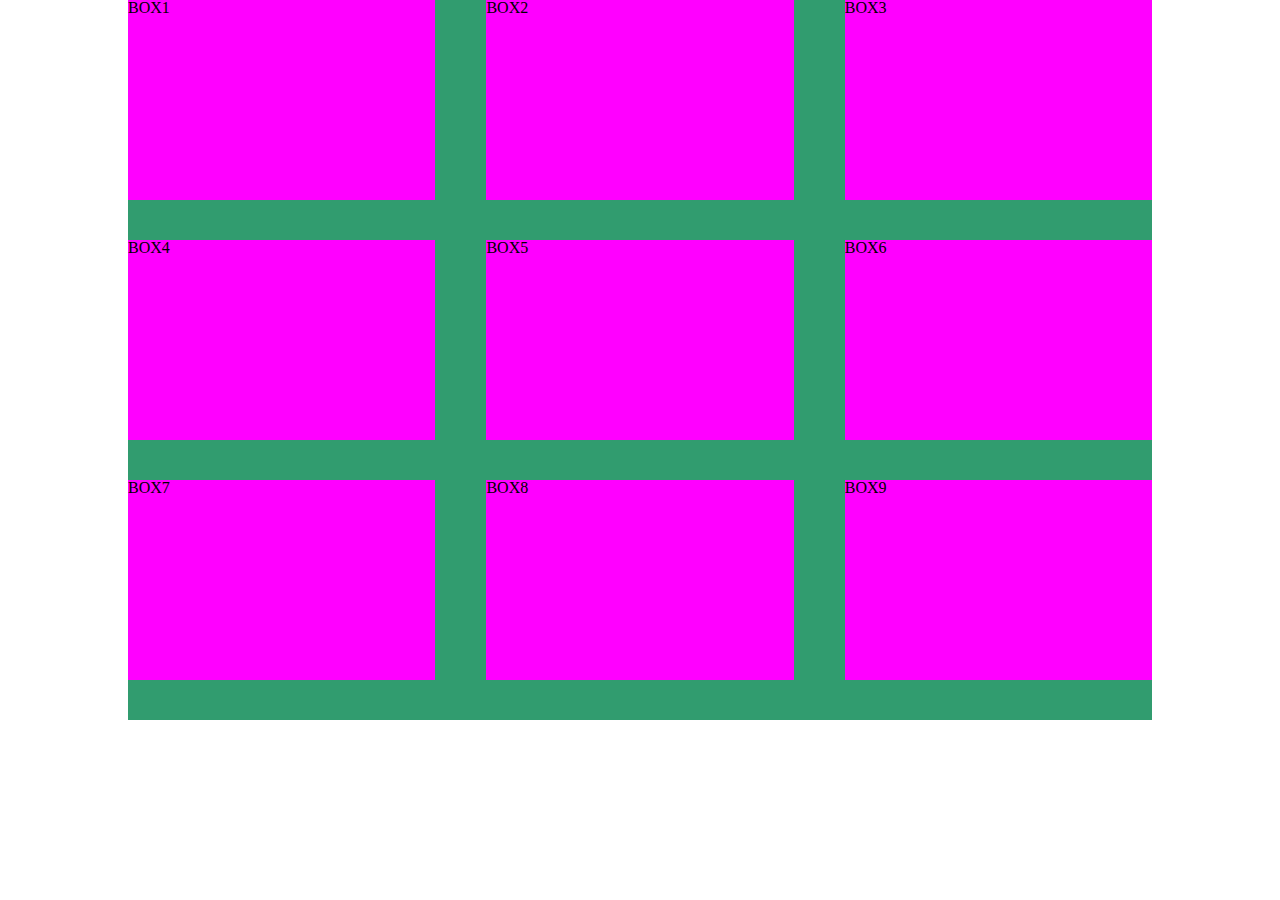
==== index.html @ 37716e2c "Media query completed" ====
<!DOCTYPE html>
<html lang="en">

<head>
    <meta charset="UTF-8">
    <meta http-equiv="X-UA-Compatible" content="IE=edge">
    <meta name="viewport" content="width=device-width, initial-scale=1.0">
    <title>Blazon branding and logo design in Fara Novarese, Italia</title>
    <link rel="stylesheet" href="css-reset.css">
    <link rel="stylesheet" href="style.css">
</head>

<body>

    <div class="container">

        <div class="col">
            <h1>BOX1</h1>
        </div>
        <div class="col">
            <h1>BOX2</h1>
        </div>        
        <div class="col">
            <h1>BOX3</h1>
        </div>
        <div class="col">
            <h1>BOX4</h1>
        </div>
        <div class="col hide-mobile">
            <h1>BOX5</h1>
        </div>
        <div class="col hide-mobile">
            <h1>BOX6</h1>
        </div>
        <div class="col hide-mobile">
            <h1>BOX7</h1>
        </div>
        <div class="col hide-mobile">
            <h1>BOX8</h1>
        </div>
        <div class="col hide-mobile">
            <h1>BOX9</h1>
        </div>
        <div class="col hide-desktop-only">
            <h1>BOX10</h1>
        </div>





    </div>



</body>

</html>
---- style.css ----
/* Global View and Desktop View */
.container{
    background-color: rgb(49, 156, 111);
    min-height: 500px;
    max-width: 1024px;
    margin: 0 auto;
    display: flex;
    flex-wrap: wrap;
    justify-content: space-between;
}

.col{
    background-color: magenta;
    min-height: 200px;
    width: 30%;
    margin-bottom: 40px;
}

.hide-desktop-only{
    display: none;
}


/* Tablet View */
@media (max-width: 768px){
   
    .col{
        width: 45%;
    }

    .hide-desktop-only{
        display: block;
    }

}

/* Mobile View */
@media (max-width: 400px){
    .col{
        width: 100%;
    }

    .hide-mobile{
        display: none;
    }
}
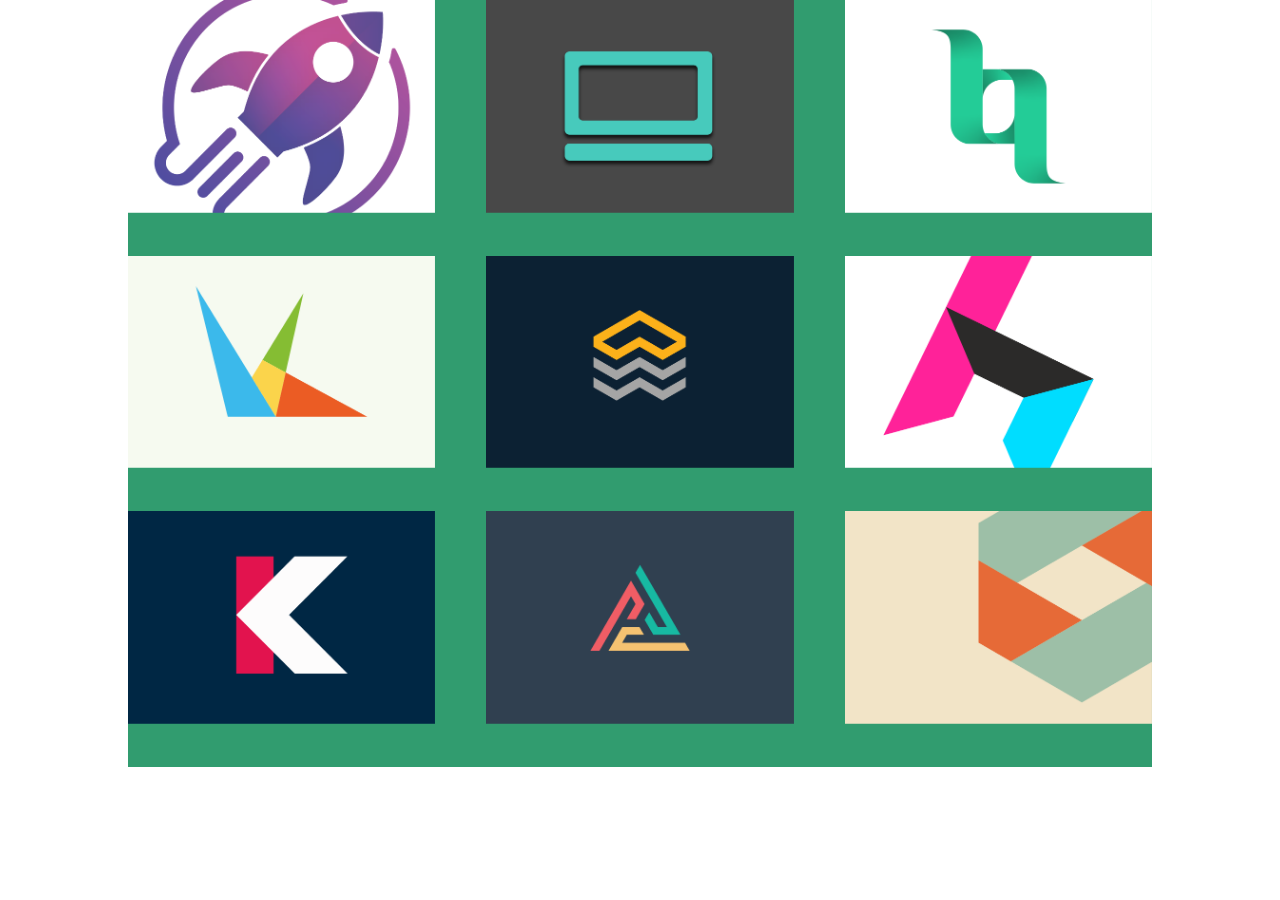
==== commit ea7b3ce8: "Added image to box" ====
--- a/index.html
+++ b/index.html
@@ -13,46 +13,41 @@
 <body>
 
     <div class="container">
-
+    
         <div class="col">
-            <h1>BOX1</h1>
+            <img src="images/image1@2x.png" alt="">
         </div>
         <div class="col">
-            <h1>BOX2</h1>
-        </div>        
-        <div class="col">
-            <h1>BOX3</h1>
+            <img src="images/image2@2x.png" alt="">
         </div>
         <div class="col">
-            <h1>BOX4</h1>
+            <img src="images/image3@2x.png" alt="">
+        </div>
+        <div class="col">
+            <img src="images/image4@2x.png" alt="">
         </div>
         <div class="col hide-mobile">
-            <h1>BOX5</h1>
+            <img src="images/image5@2x.png" alt="">
         </div>
         <div class="col hide-mobile">
-            <h1>BOX6</h1>
+            <img src="images/image6@2x.png" alt="">
         </div>
         <div class="col hide-mobile">
-            <h1>BOX7</h1>
+            <img src="images/image7@2x.png" alt="">
         </div>
         <div class="col hide-mobile">
-            <h1>BOX8</h1>
+            <img src="images/image8@2x.png" alt="">
         </div>
         <div class="col hide-mobile">
-            <h1>BOX9</h1>
+            <img src="images/image9@2x.png" alt="">
         </div>
         <div class="col hide-desktop-only">
-            <h1>BOX10</h1>
+            <img src="images/image10@2x.png" alt="">
         </div>
+    
 
-
-
-
+    
+    
 
     </div>
-
-
-
-</body>
-
 </html>--- a/style.css
+++ b/style.css
@@ -10,14 +10,19 @@
 }
 
 .col{
-    background-color: magenta;
-    min-height: 200px;
+    /* background-color: magenta; 
+    min-height: 200px; */
     width: 30%;
     margin-bottom: 40px;
 }
 
 .hide-desktop-only{
     display: none;
+}
+
+.col img{
+    width: 100%;
+    height: auto;
 }
 
 
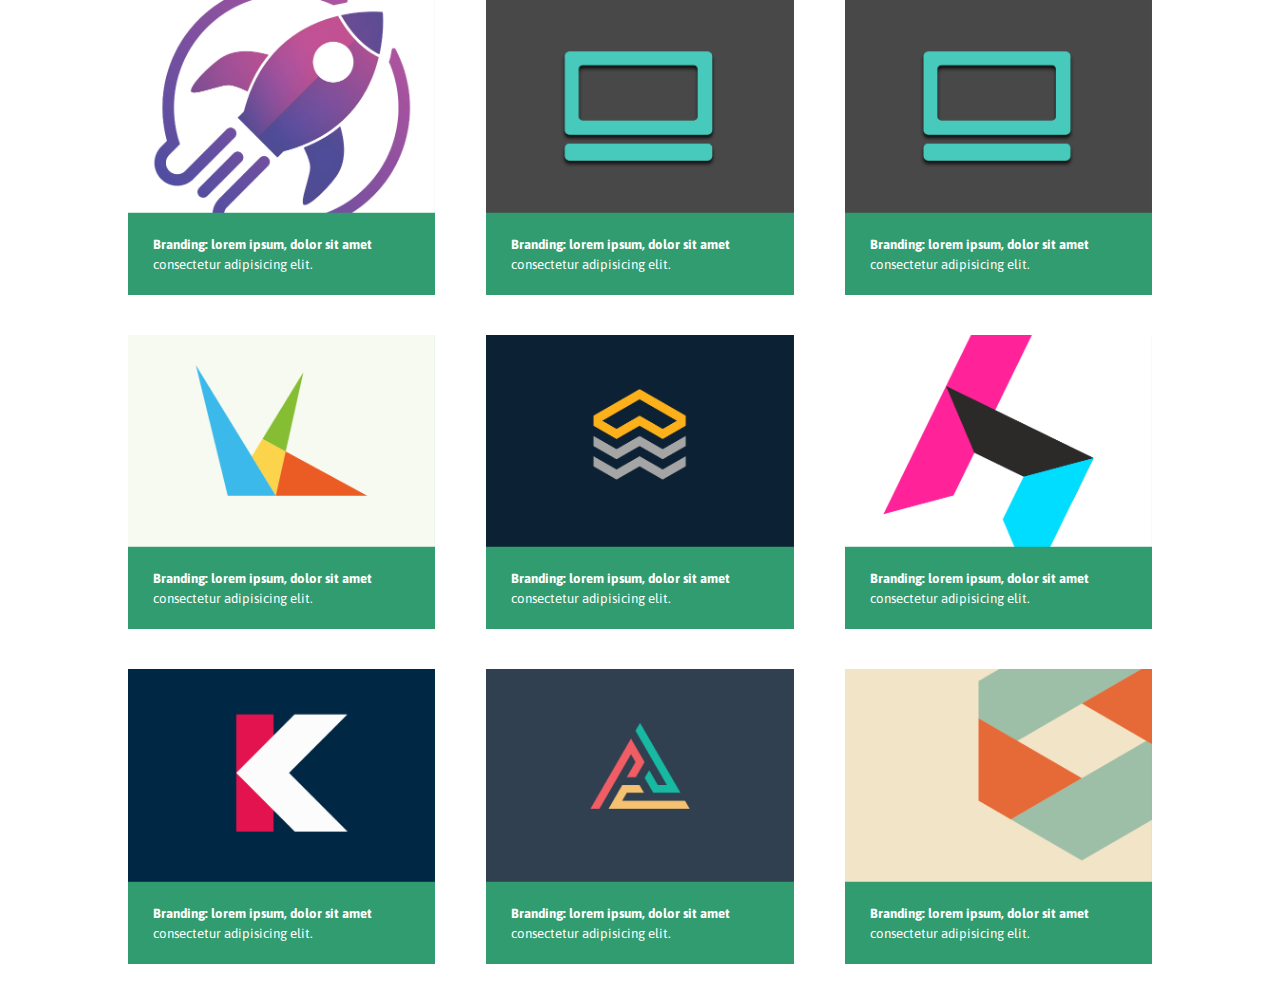
==== commit 85a7a8e5: "Added text to every box" ====
--- a/index.html
+++ b/index.html
@@ -8,6 +8,9 @@
     <title>Blazon branding and logo design in Fara Novarese, Italia</title>
     <link rel="stylesheet" href="css-reset.css">
     <link rel="stylesheet" href="style.css">
+    <link rel="preconnect" href="https://fonts.googleapis.com">
+    <link rel="preconnect" href="https://fonts.gstatic.com" crossorigin>
+    <link href="https://fonts.googleapis.com/css2?family=Asap:wght@400;700&display=swap" rel="stylesheet">
 </head>
 
 <body>
@@ -15,34 +18,34 @@
     <div class="container">
     
         <div class="col">
-            <img src="images/image1@2x.png" alt="">
+            <img src="images/image1@2x.png" alt=""><p>Branding: lorem ipsum, dolor sit amet consectetur adipisicing elit.</p>
         </div>
         <div class="col">
-            <img src="images/image2@2x.png" alt="">
+            <img src="images/image2@2x.png" alt=""><p>Branding: lorem ipsum, dolor sit amet consectetur adipisicing elit.</p>
         </div>
         <div class="col">
-            <img src="images/image3@2x.png" alt="">
+            <img src="images/image2@2x.png" alt=""><p>Branding: lorem ipsum, dolor sit amet consectetur adipisicing elit.</p>
         </div>
         <div class="col">
-            <img src="images/image4@2x.png" alt="">
+            <img src="images/image4@2x.png" alt=""><p>Branding: lorem ipsum, dolor sit amet consectetur adipisicing elit.</p>
         </div>
         <div class="col hide-mobile">
-            <img src="images/image5@2x.png" alt="">
+            <img src="images/image5@2x.png" alt=""><p>Branding: lorem ipsum, dolor sit amet consectetur adipisicing elit.</p>
         </div>
         <div class="col hide-mobile">
-            <img src="images/image6@2x.png" alt="">
+            <img src="images/image6@2x.png" alt=""><p>Branding: lorem ipsum, dolor sit amet consectetur adipisicing elit.</p>
         </div>
         <div class="col hide-mobile">
-            <img src="images/image7@2x.png" alt="">
+            <img src="images/image7@2x.png" alt=""><p>Branding: lorem ipsum, dolor sit amet consectetur adipisicing elit.</p>
         </div>
         <div class="col hide-mobile">
-            <img src="images/image8@2x.png" alt="">
+            <img src="images/image8@2x.png" alt=""><p>Branding: lorem ipsum, dolor sit amet consectetur adipisicing elit.</p>
         </div>
         <div class="col hide-mobile">
-            <img src="images/image9@2x.png" alt="">
+            <img src="images/image9@2x.png" alt=""><p>Branding: lorem ipsum, dolor sit amet consectetur adipisicing elit.</p>
         </div>
         <div class="col hide-desktop-only">
-            <img src="images/image10@2x.png" alt="">
+            <img src="images/image10@2x.png" alt=""><p>Branding: lorem ipsum, dolor sit amet consectetur adipisicing elit.</p>
         </div>
     
 
--- a/style.css
+++ b/style.css
@@ -1,6 +1,9 @@
 /* Global View and Desktop View */
+body{
+    font-family: 'Asap', sans-serif;
+}
+
 .container{
-    background-color: rgb(49, 156, 111);
     min-height: 500px;
     max-width: 1024px;
     margin: 0 auto;
@@ -12,8 +15,16 @@
 .col{
     /* background-color: magenta; 
     min-height: 200px; */
+    background-color: rgb(49, 156, 111);
     width: 30%;
     margin-bottom: 40px;
+}
+
+.col p{
+    color: white;
+    font-size: 0.825rem;
+    padding: 20px 25px;
+    line-height: 1.25rem;
 }
 
 .hide-desktop-only{
@@ -25,6 +36,9 @@
     height: auto;
 }
 
+.col p::first-line{
+    font-weight: bold;
+}
 
 /* Tablet View */
 @media (max-width: 768px){
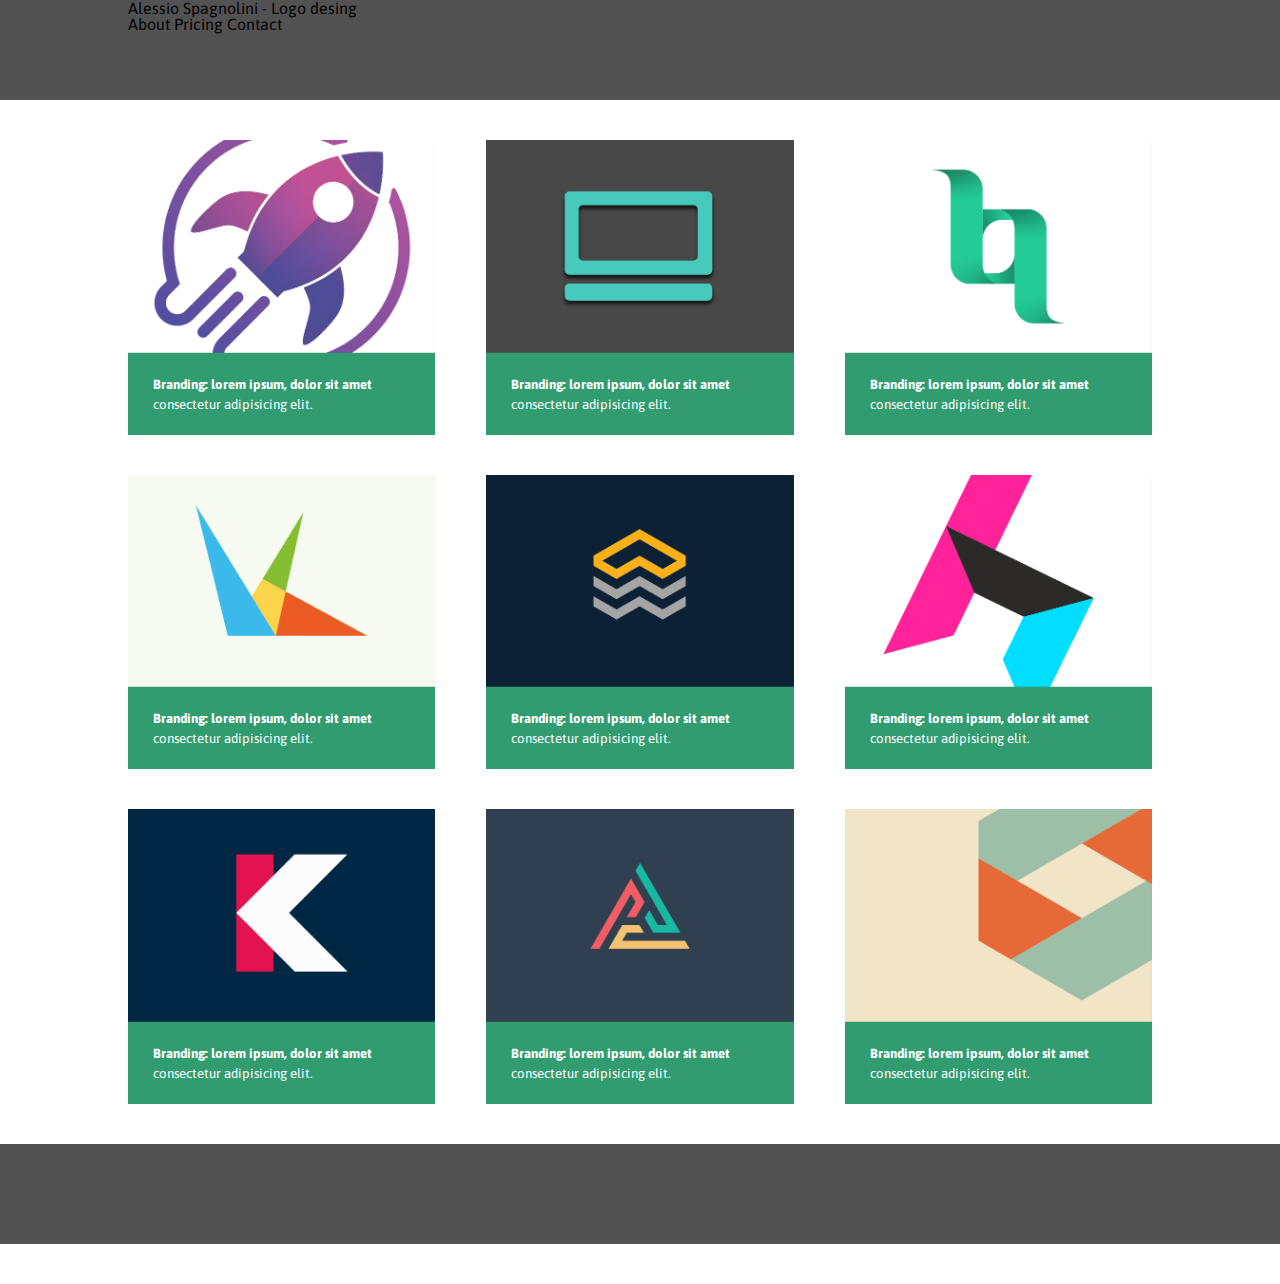
==== commit 8b276d9c: "Header and footer basic structure" ====
--- a/index.html
+++ b/index.html
@@ -15,6 +15,17 @@
 
 <body>
 
+    <div class="header-container">
+    
+        <div class="header">
+            <div class="logo">Alessio Spagnolini - Logo desing</div>
+            <nav>About Pricing Contact</nav>    
+        </div>
+    
+    
+    </div>
+
+
     <div class="container">
     
         <div class="col">
@@ -24,7 +35,7 @@
             <img src="images/image2@2x.png" alt=""><p>Branding: lorem ipsum, dolor sit amet consectetur adipisicing elit.</p>
         </div>
         <div class="col">
-            <img src="images/image2@2x.png" alt=""><p>Branding: lorem ipsum, dolor sit amet consectetur adipisicing elit.</p>
+            <img src="images/image3@2x.png" alt=""><p>Branding: lorem ipsum, dolor sit amet consectetur adipisicing elit.</p>
         </div>
         <div class="col">
             <img src="images/image4@2x.png" alt=""><p>Branding: lorem ipsum, dolor sit amet consectetur adipisicing elit.</p>
@@ -49,8 +60,16 @@
         </div>
     
 
+    </div>
+
+    <div class="footer-container">
+    
+        <div class="footer">
+    
+        </div>
     
     
+    </div>
 
-    </div>
+</body>    
 </html>--- a/style.css
+++ b/style.css
@@ -10,6 +10,32 @@
     display: flex;
     flex-wrap: wrap;
     justify-content: space-between;
+}
+
+.header-container{
+    background-color: rgb(82, 82, 82);
+    min-height: 100px;
+    margin-bottom: 40px;
+}
+
+.header{
+    max-width: 1024px;
+    /* background-color: blueviolet; */
+    min-height: 100px;
+    margin: 0 auto;
+}
+
+.footer-container{
+    background-color: rgb(82, 82, 82);
+    min-height: 100px;
+    margin-bottom: 40px;
+}
+
+.footer{
+    max-width: 1024px;
+    /* background-color: blueviolet; */
+    min-height: 100px;
+    margin: 0 auto;
 }
 
 .col{
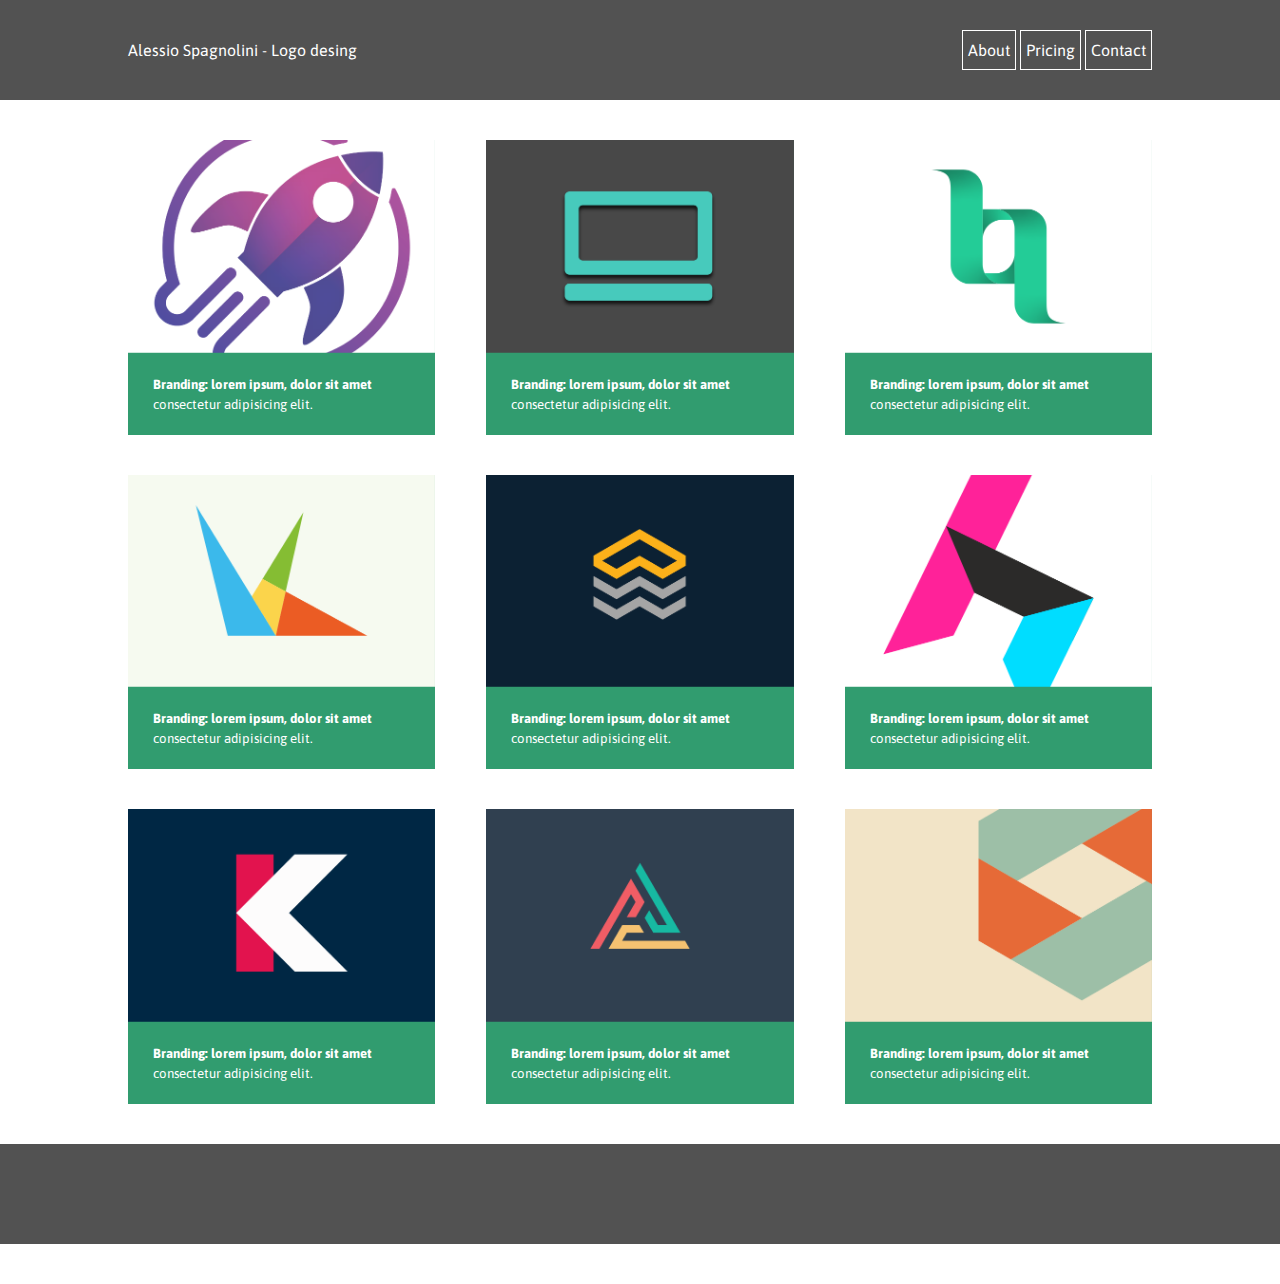
==== commit 1b313709: "Header Styling" ====
--- a/index.html
+++ b/index.html
@@ -19,7 +19,11 @@
     
         <div class="header">
             <div class="logo">Alessio Spagnolini - Logo desing</div>
-            <nav>About Pricing Contact</nav>    
+            <nav>
+                <a href="#" class="mybutton">About</a>
+                <a href="#" class="mybutton">Pricing</a>
+                <a href="#" class="mybutton">Contact</a>
+            </nav>    
         </div>
     
     
--- a/style.css
+++ b/style.css
@@ -23,6 +23,23 @@
     /* background-color: blueviolet; */
     min-height: 100px;
     margin: 0 auto;
+    display: flex;
+    justify-content: space-between;
+    align-items: center;
+}
+
+.mybutton{
+    border: 1px solid white;
+}
+
+nav a{
+    padding: 10px 5px;
+    color: white;
+    text-decoration: none;
+}
+
+.logo{
+    color:white;
 }
 
 .footer-container{
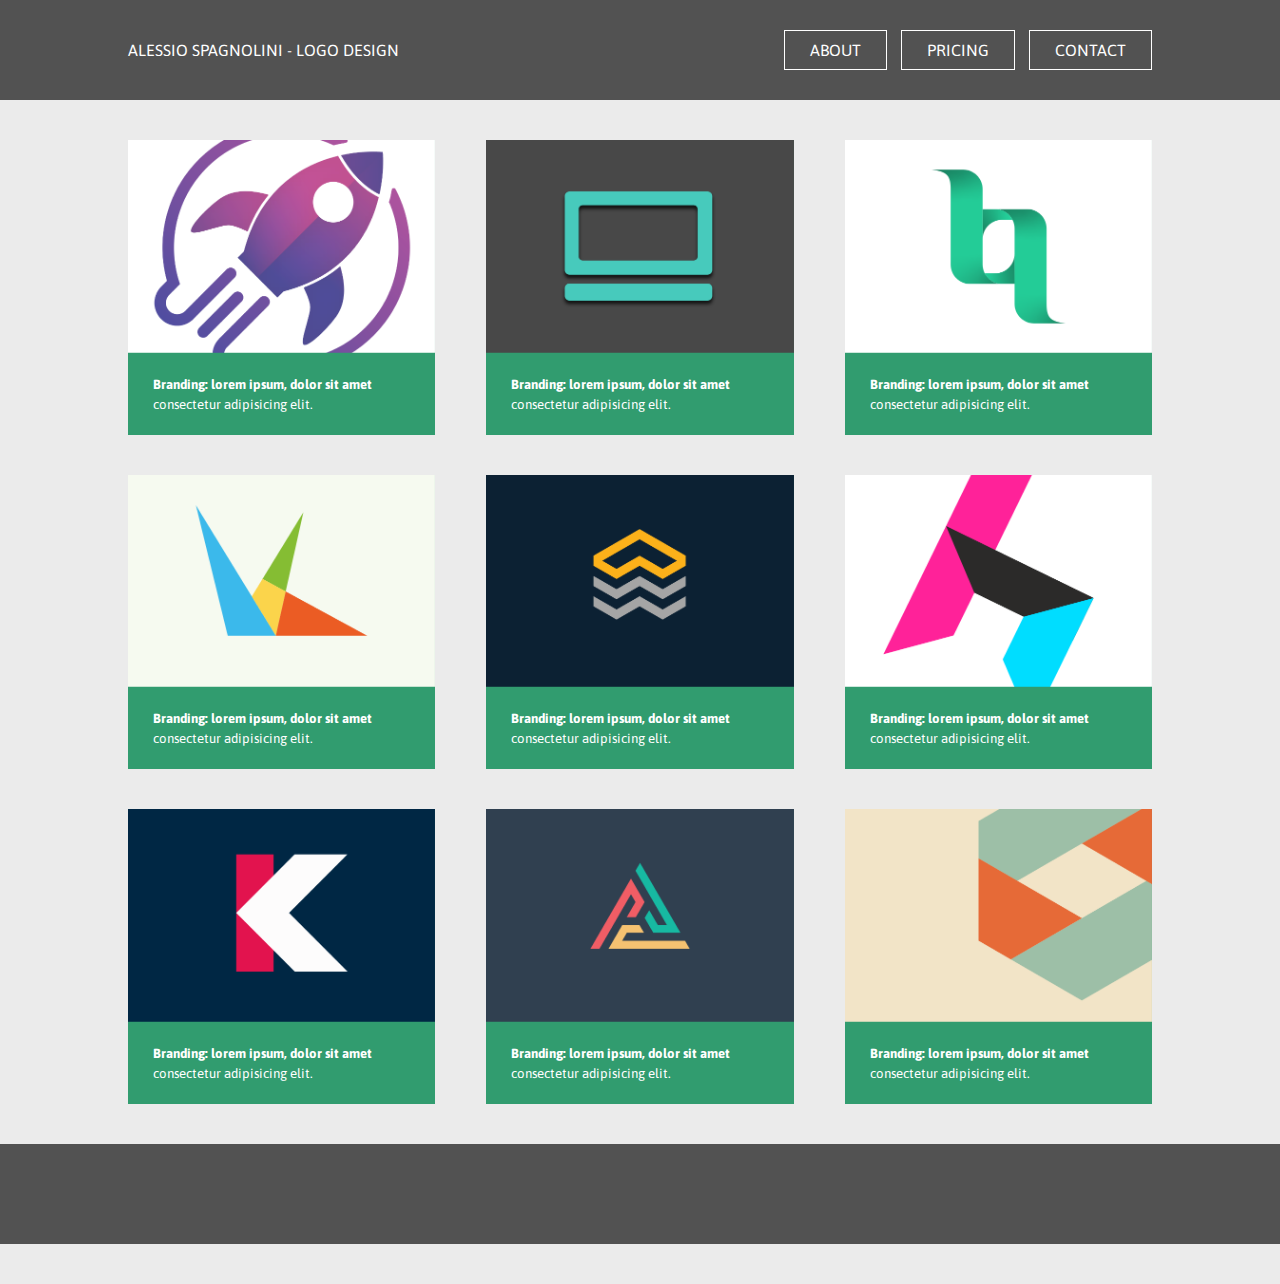
==== commit 26a5538d: "Header spacing and padding in buttons" ====
--- a/index.html
+++ b/index.html
@@ -18,11 +18,11 @@
     <div class="header-container">
     
         <div class="header">
-            <div class="logo">Alessio Spagnolini - Logo desing</div>
+            <div class="logo">ALESSIO SPAGNOLINI - LOGO DESIGN</div>
             <nav>
-                <a href="#" class="mybutton">About</a>
-                <a href="#" class="mybutton">Pricing</a>
-                <a href="#" class="mybutton">Contact</a>
+                <a href="#" class="mybutton">ABOUT</a>
+                <a href="#" class="mybutton">PRICING</a>
+                <a href="#" class="mybutton">CONTACT</a>
             </nav>    
         </div>
     
--- a/style.css
+++ b/style.css
@@ -1,6 +1,7 @@
 /* Global View and Desktop View */
 body{
     font-family: 'Asap', sans-serif;
+    background-color: #EBEBEB;
 }
 
 .container{
@@ -30,10 +31,11 @@
 
 .mybutton{
     border: 1px solid white;
+    margin-left: 10px;
 }
 
 nav a{
-    padding: 10px 5px;
+    padding: 10px 25px;
     color: white;
     text-decoration: none;
 }
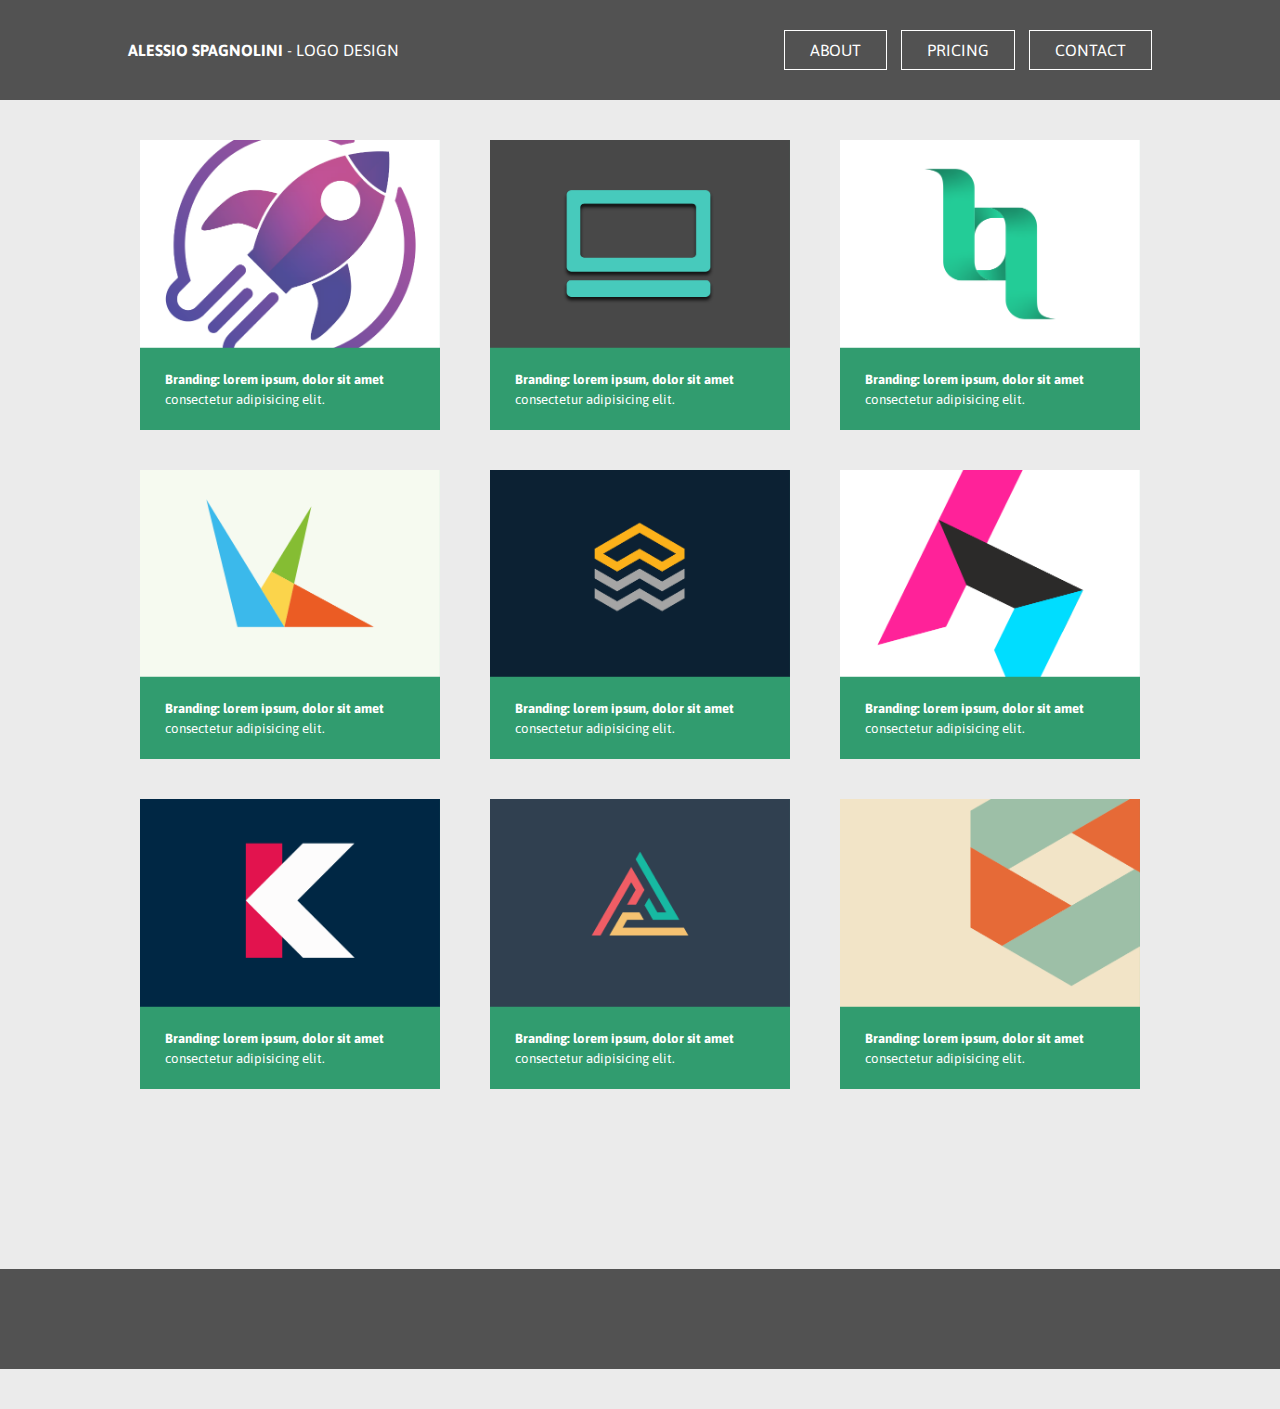
==== commit 5c9edae1: "menu fixed" ====
--- a/index.html
+++ b/index.html
@@ -18,7 +18,7 @@
     <div class="header-container">
     
         <div class="header">
-            <div class="logo">ALESSIO SPAGNOLINI - LOGO DESIGN</div>
+            <div class="logo"><span class="highlight">ALESSIO SPAGNOLINI</span> - LOGO DESIGN</div>
             <nav>
                 <a href="#" class="mybutton">ABOUT</a>
                 <a href="#" class="mybutton">PRICING</a>
--- a/style.css
+++ b/style.css
@@ -11,9 +11,12 @@
     display: flex;
     flex-wrap: wrap;
     justify-content: space-between;
+    padding: 140px;
 }
 
 .header-container{
+    position: fixed;
+    width: 100%;
     background-color: rgb(82, 82, 82);
     min-height: 100px;
     margin-bottom: 40px;
@@ -85,6 +88,11 @@
     font-weight: bold;
 }
 
+.highlight{
+    font-weight: 700;
+    
+}
+
 /* Tablet View */
 @media (max-width: 768px){
    
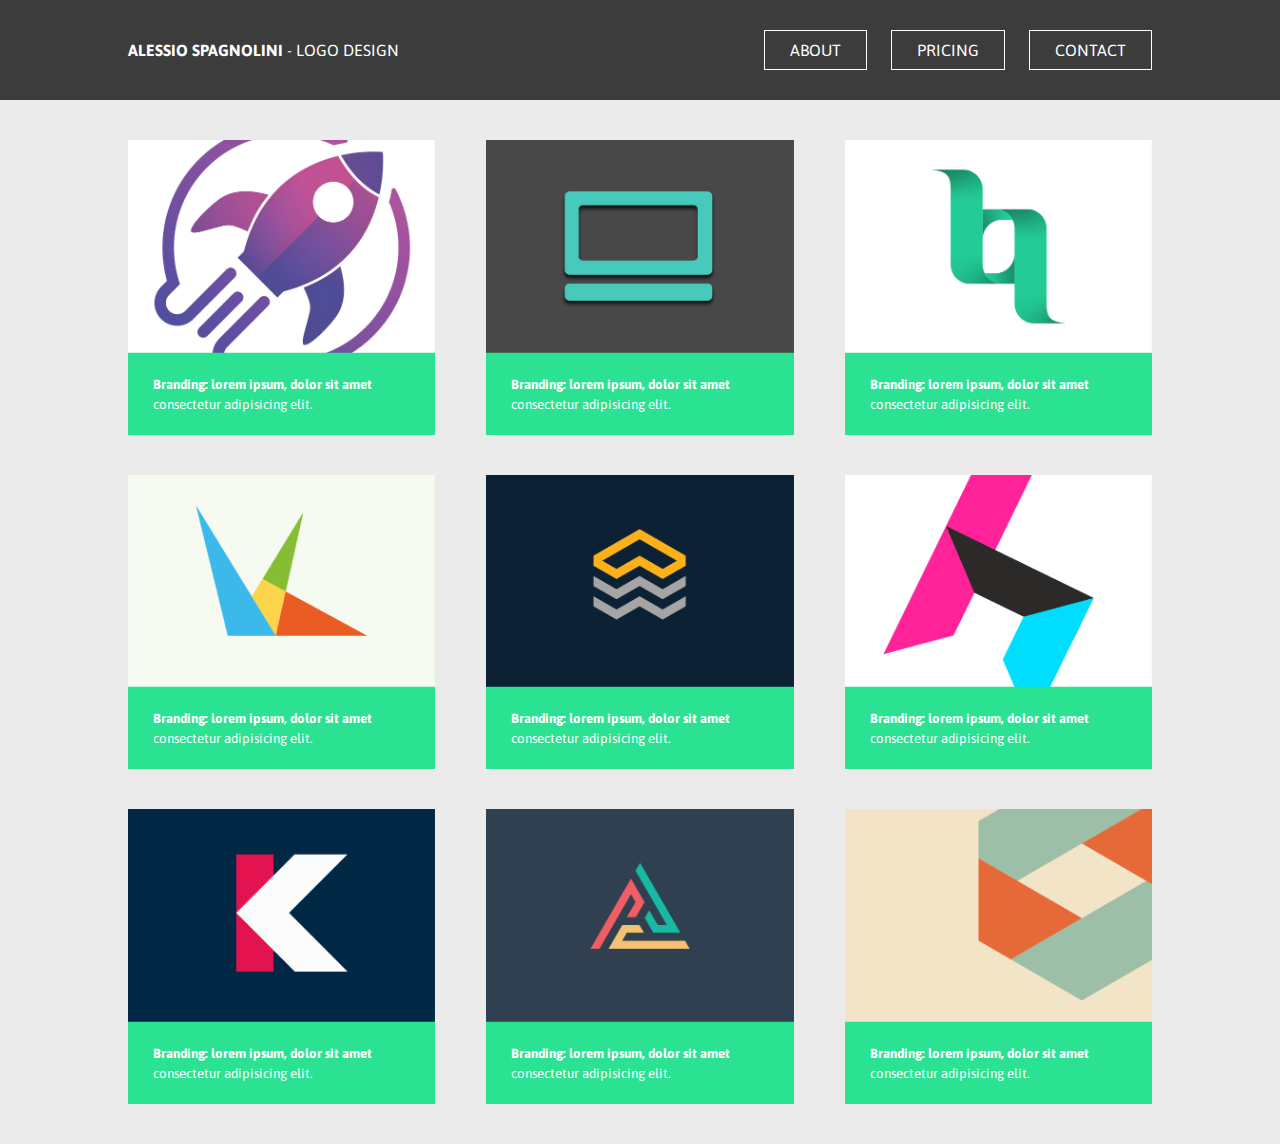
==== commit d27b1f50: "Fixed style of the menu and javascript" ====
--- a/index.html
+++ b/index.html
@@ -16,16 +16,29 @@
 <body>
 
     <div class="header-container">
+        <header>
     
-        <div class="header">
             <div class="logo"><span class="highlight">ALESSIO SPAGNOLINI</span> - LOGO DESIGN</div>
             <nav>
                 <a href="#" class="mybutton">ABOUT</a>
                 <a href="#" class="mybutton">PRICING</a>
                 <a href="#" class="mybutton">CONTACT</a>
-            </nav>    
-        </div>
+            </nav>
     
+    
+            <div class="mob-wrapper">
+    
+                <img src="images/icon-burger-menu.svg" alt="Mobile Navigation" style="width: 30px" class="burgermenu">
+    
+                <div class="mob-nav">
+                    <a href="#" class="navbutton">ABOUT</a>
+                    <a href="#" class="navbutton">PRICING</a>
+                    <a href="#" class="navbutton">CONTACT</a>
+                </div>
+    
+            </div>
+        </header>
+
     
     </div>
 
@@ -75,5 +88,12 @@
     
     </div>
 
+    <script
+      src="https://code.jquery.com/jquery-3.6.0.js"
+      integrity="sha256-H+K7U5CnXl1h5ywQfKtSj8PCmoN9aaq30gDh27Xc0jk="
+      crossorigin="anonymous">
+    </script>
+    <script src="scripts.js"></script>
+
 </body>    
 </html>--- a/style.css
+++ b/style.css
@@ -1,28 +1,34 @@
-/* Global View and Desktop View */
-body{
+/* Global View aka Desktop View */
+
+body {
     font-family: 'Asap', sans-serif;
+    color: white;
     background-color: #EBEBEB;
 }
 
-.container{
+a {
+    color: white;
+    text-decoration: none;
+}
+
+.container {
     min-height: 500px;
     max-width: 1024px;
     margin: 0 auto;
     display: flex;
     flex-wrap: wrap;
     justify-content: space-between;
-    padding: 140px;
+    padding-top: 140px;
 }
 
-.header-container{
+.header-container {
+    background-color: rgb(60, 60, 60);
+    min-height: 100px;
     position: fixed;
     width: 100%;
-    background-color: rgb(82, 82, 82);
-    min-height: 100px;
-    margin-bottom: 40px;
 }
 
-.header{
+header {
     max-width: 1024px;
     /* background-color: blueviolet; */
     min-height: 100px;
@@ -32,87 +38,122 @@
     align-items: center;
 }
 
-.mybutton{
-    border: 1px solid white;
-    margin-left: 10px;
+.col {
+    width: 30%;
+    margin-bottom: 40px;
+    background-color: rgb(43, 226, 147);
 }
 
-nav a{
-    padding: 10px 25px;
-    color: white;
-    text-decoration: none;
-}
-
-.logo{
-    color:white;
-}
-
-.footer-container{
-    background-color: rgb(82, 82, 82);
-    min-height: 100px;
-    margin-bottom: 40px;
-}
-
-.footer{
-    max-width: 1024px;
-    /* background-color: blueviolet; */
-    min-height: 100px;
-    margin: 0 auto;
-}
-
-.col{
-    /* background-color: magenta; 
-    min-height: 200px; */
-    background-color: rgb(49, 156, 111);
-    width: 30%;
-    margin-bottom: 40px;
-}
-
-.col p{
-    color: white;
+.col p {
     font-size: 0.825rem;
     padding: 20px 25px;
     line-height: 1.25rem;
-}
+}  
 
-.hide-desktop-only{
+.hide-desktop-only {
     display: none;
 }
 
-.col img{
+.col img {
     width: 100%;
     height: auto;
+} 
+
+.col p::first-line {
+    font-weight: 700;
 }
 
-.col p::first-line{
-    font-weight: bold;
+.mybutton {
+    padding: 10px 25px;
+    border-style: solid;
+    border-width: 1px;
+    margin-left: 20px;
 }
 
-.highlight{
+
+.highlight {
     font-weight: 700;
-    
 }
+
+.mob-wrapper {
+    display: none;
+}
+
+
 
 /* Tablet View */
 @media (max-width: 768px){
-   
-    .col{
-        width: 45%;
-    }
+    
+.col {
+    width: 45%;
+}
 
-    .hide-desktop-only{
-        display: block;
-    }
+.hide-desktop-only {
+    display: block;
+}
+
+
+.header-container {
+    position: relative;
+}
+
+.container {
+    padding-top: 40px;
+}
+
+nav {
+    display: none;
+}
+
+nav a {
+    display: block;
+   }
+
+.logo {
+    padding: 40px 0; 
+}
+
+.mybutton {
+    margin-left: 0;
+}
+
+.mob-wrapper {
+    display: block;
+    padding-right: 30px;
+}
+
+.mob-nav {
+    display: none;
+    position: absolute;
+    padding-top: 10px;
+}
+
+.navbutton {
+    display: block;
+    background-color: coral;
+    padding: 15px 30px;
+    margin-left: -70px;
+    text-align: center;
+}
 
 }
 
+
+
 /* Mobile View */
 @media (max-width: 400px){
-    .col{
+    
+    .col {
         width: 100%;
     }
+    
 
-    .hide-mobile{
+    .hide-mobile {
         display: none;
     }
-}+
+
+
+
+}
+
